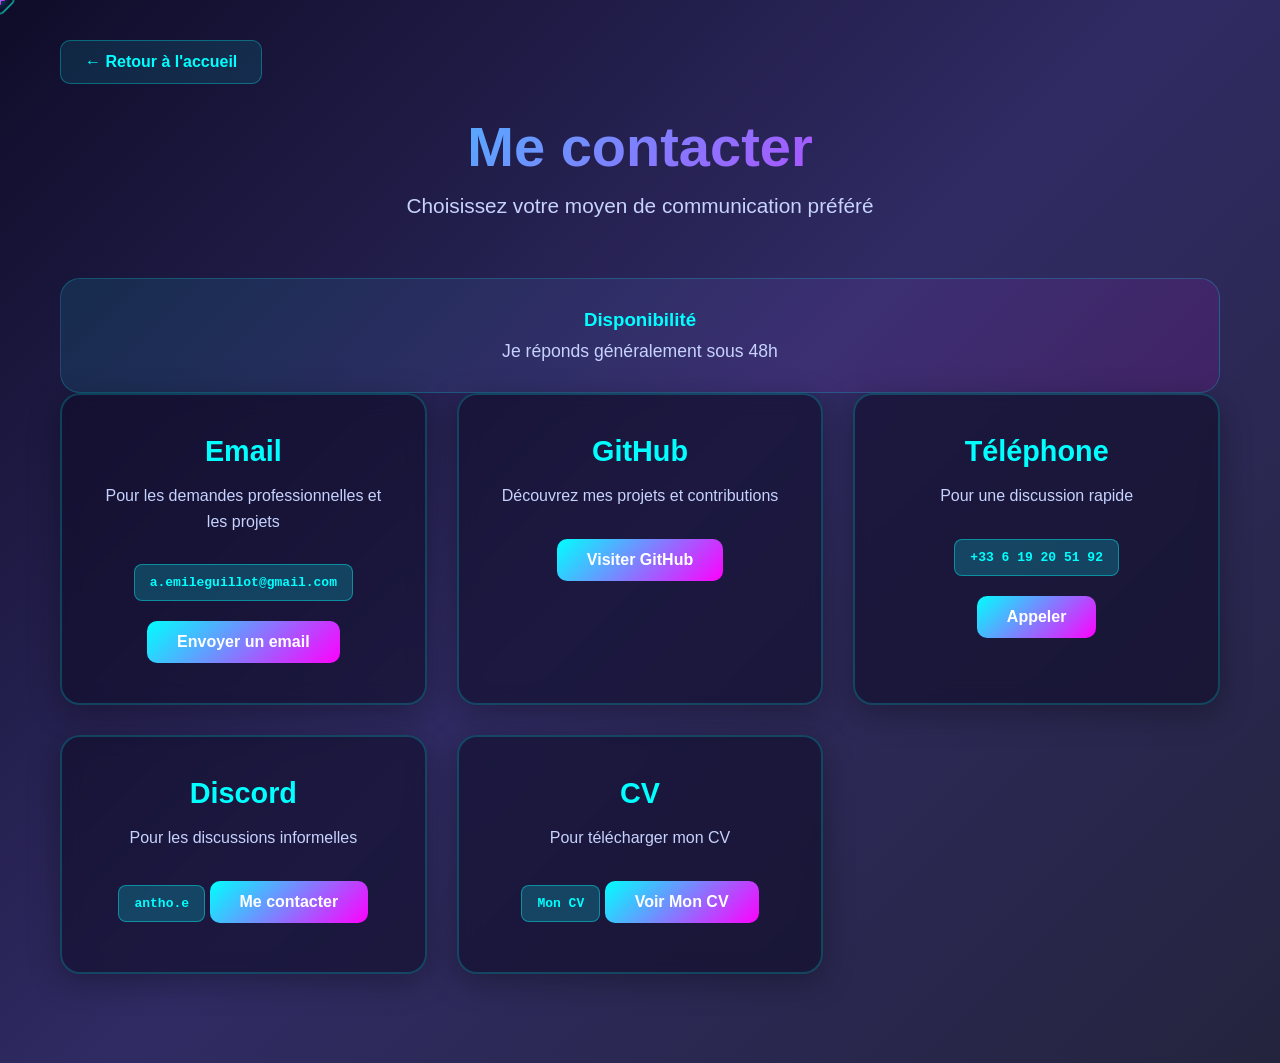
==== autresPages/contact.html @ d26a6271 "last update for a moment" ====
<!DOCTYPE html>
<html lang="fr">
<head>
    <meta charset="UTF-8">
    <meta name="viewport" content="width=device-width, initial-scale=1.0">
    <title>Contact - Anthony EMILE-GUILLOT</title>
    <link rel="stylesheet" href="../css/style.css">
</head>
<body>
    <!-- Éléments du curseur personnalisé -->
    <div class="cursor-follower"></div>
    <div class="cursor-dot"></div>

    <div class="contact-container">
        <a href="../index.html" class="back-home">← Retour à l'accueil</a>
        
        <div class="contact-header">
            <h1>Me contacter</h1>
            <p>Choisissez votre moyen de communication préféré</p>
        </div>

        <div class="availability">
            <h3>Disponibilité</h3>
            <p>Je réponds généralement sous 48h</p>
        </div>

        <div class="contact-methods">
            <div class="contact-card">
                <h3>Email</h3>
                <p>Pour les demandes professionnelles et les projets</p>
                <div class="contact-info-text">a.emileguillot@gmail.com</div>
                <a href="mailto:a.emileguillot@gmail.com" class="contact-link">Envoyer un email</a>
            </div>

            <div class="contact-card">
                <h3>GitHub</h3>
                <p>Découvrez mes projets et contributions</p>
                <a href="https://github.com/Anthony-EMILE-GUILLOT" target="_blank" class="contact-link">Visiter GitHub</a>
            </div>

            <div class="contact-card">
                <h3>Téléphone</h3>
                <p>Pour une discussion rapide</p>
                <div class="contact-info-text">+33 6 19 20 51 92</div>
                <a href="tel:+33619205192" class="contact-link">Appeler</a>
            </div>

            <div class="contact-card">
                <h3>Discord</h3>
                <p>Pour les discussions informelles</p>
                <div class="contact-info-text">antho.e</div>
                <a href="https://discord.com" target="_blank" class="contact-link">Me contacter</a>
            </div>

            <div class="contact-card">
                <h3>CV</h3>
                <p>Pour télécharger mon CV</p>
                <div class="contact-info-text">Mon CV</div>
                <a href="../image/CV Anthony Emile Guillot .pdf" class="contact-link" target="_blank">Voir Mon CV</a>

            </div>
        </div>
    </div>

    <script>
        // Éléments du curseur
        const cursorFollower = document.querySelector('.cursor-follower');
        const cursorDot = document.querySelector('.cursor-dot');

        // Position du curseur
        let mouseX = 0;
        let mouseY = 0;
        let followerX = 0;
        let followerY = 0;

        // Suivi de la souris
        document.addEventListener('mousemove', (e) => {
            mouseX = e.clientX;
            mouseY = e.clientY;
            
            // Point central suit immédiatement
            cursorDot.style.left = mouseX + 'px';
            cursorDot.style.top = mouseY + 'px';
        });

        // Animation fluide du curseur follower
        function animateCursor() {
            const speed = 0.15;
            
            followerX += (mouseX - followerX) * speed;
            followerY += (mouseY - followerY) * speed;
            
            cursorFollower.style.left = followerX + 'px';
            cursorFollower.style.top = followerY + 'px';
            
            requestAnimationFrame(animateCursor);
        }
        animateCursor();

        // Animation au clic
        document.addEventListener('mousedown', () => {
            cursorFollower.classList.add('clicked');
            cursorDot.classList.add('clicked');
        });

        document.addEventListener('mouseup', () => {
            cursorFollower.classList.remove('clicked');
            cursorDot.classList.remove('clicked');
        });

        // Animation au survol d'éléments interactifs
        const interactiveElements = document.querySelectorAll('a, button, .project-card');
        
        interactiveElements.forEach(el => {
            el.addEventListener('mouseenter', () => {
                cursorFollower.classList.add('hover');
                cursorDot.classList.add('hover');
            });
            
            el.addEventListener('mouseleave', () => {
                cursorFollower.classList.remove('hover');
                cursorDot.classList.remove('hover');
            });
        });
    </script>
</body>
</html>
---- css/style.css ----
* {
            margin: 0;
            padding: 0;
            box-sizing: border-box;
            cursor: none;
        }

        body {
            font-family: 'Segoe UI', Tahoma, Geneva, Verdana, sans-serif;
            background: linear-gradient(135deg, #0f0c29 0%, #302b63 50%, #24243e 100%);
            min-height: 100vh;
            overflow-x: hidden;
        }

        img {
            align-self: center;
            justify-self: center;
            display: block;
        }

        /* Curseur principal (carré arrondi) */
        .cursor-follower {
            position: fixed;
            width: 24px;
            height: 24px;
            border: 2px solid rgba(0, 255, 255, 0.6);
            border-radius: 6px;
            pointer-events: none;
            transition: all 0.15s ease-out;
            z-index: 9999;
            transform: translate(-50%, -50%) rotate(45deg);
            mix-blend-mode: difference;
        }

        /* Point central du curseur */
        .cursor-dot {
            position: fixed;
            width: 2px;
            height: 10px;
            background: linear-gradient(180deg, #00ffff 0%, #ff00ff 100%);
            border-radius: 1px;
            pointer-events: none;
            z-index: 10000;
            transform: translate(-50%, -50%);
            box-shadow: 0 0 8px rgba(0, 255, 255, 0.8);
        }

        .cursor-dot::after {
            content: '';
            position: absolute;
            width: 10px;
            height: 2px;
            background: linear-gradient(90deg, #00ffff 0%, #ff00ff 100%);
            border-radius: 1px;
            top: 50%;
            left: 50%;
            transform: translate(-50%, -50%);
            box-shadow: 0 0 8px rgba(0, 255, 255, 0.8);
        }

        /* Animation au clic */
        .cursor-follower.clicked {
            transform: translate(-50%, -50%) rotate(45deg) scale(0.7);
            border-color: rgba(255, 0, 255, 1);
            border-radius: 4px;
        }

        .cursor-dot.clicked {
            transform: translate(-50%, -50%) scale(1.3);
        }

        /* Animation au survol d'éléments interactifs */
        .cursor-follower.hover {
            width: 36px;
            height: 36px;
            border-color: rgba(255, 0, 255, 0.8);
            background: rgba(0, 255, 255, 0.1);
            border-radius: 8px;
        }

        .cursor-dot.hover {
            transform: translate(-50%, -50%) scale(0.7);
        }

        /* Container principal */
        .container {
            max-width: 1200px;
            margin: 0 auto;
            padding: 2rem;
            min-height: 100vh;
            display: flex;
            flex-direction: column;
            justify-content: center;
            align-items: center;
        }

        /* Section Hero */
        .hero {
            text-align: center;
            color: white;
            margin-bottom: 4rem;
        }

        .hero h1 {
            font-size: 4rem;
            font-weight: 700;
            margin-bottom: 1rem;
            text-shadow: 0 0 30px rgba(0, 255, 255, 0.5);
            animation: fadeInUp 1s ease-out;
        }

        .hero p {
            font-size: 1.5rem;
            opacity: 0.9;
            margin-bottom: 2rem;
            animation: fadeInUp 1s ease-out 0.2s backwards;
            color: #c7d2fe;
        }

        .hero .subtitle {
            font-size: 1.1rem;
            opacity: 0.8;
            animation: fadeInUp 1s ease-out 0.4s backwards;
            color: #a5b4fc;
        }

        /* Boutons CTA */
        .cta-buttons {
            display: flex;
            gap: 1.5rem;
            justify-content: center;
            margin-top: 2rem;
            animation: fadeInUp 1s ease-out 0.6s backwards;
        }

        .btn {
            padding: 1rem 2.5rem;
            border: 2px solid #00ffff;
            background: rgba(0, 255, 255, 0.1);
            color: #00ffff;
            font-size: 1.1rem;
            font-weight: 600;
            border-radius: 50px;
            backdrop-filter: blur(10px);
            transition: all 0.3s ease;
            text-decoration: none;
            display: inline-block;
        }

        .btn:hover {
            background: #00ffff;
            color: #0f0c29;
            transform: translateY(-3px);
            box-shadow: 0 10px 40px rgba(0, 255, 255, 0.5);
        }

        .btn-primary {
            background: linear-gradient(135deg, #00ffff 0%, #ff00ff 100%);
            color: white;
            border: none;
        }

        .btn-primary:hover {
            background: linear-gradient(135deg, #ff00ff 0%, #00ffff 100%);
            box-shadow: 0 10px 40px rgba(255, 0, 255, 0.5);
        }

        /* Cards de projets */
        .projects {
            display: grid;
            grid-template-columns: repeat(auto-fit, minmax(300px, 1fr));
            gap: 2rem;
            width: 100%;
            max-width: 1000px;
        }

        .project-card {
            background: rgba(15, 12, 41, 0.6);
            backdrop-filter: blur(10px);
            border-radius: 20px;
            padding: 2rem;
            border: 1px solid rgba(0, 255, 255, 0.2);
            transition: all 0.3s ease;
            animation: fadeInUp 1s ease-out backwards;
        }

        .project-card:nth-child(1) { animation-delay: 0.8s; }
        .project-card:nth-child(2) { animation-delay: 1s; }
        .project-card:nth-child(3) { animation-delay: 1.2s; }

        .project-card:hover {
            transform: translateY(-10px);
            box-shadow: 0 20px 50px rgba(255, 0, 255, 0.4);
            background: rgba(15, 12, 41, 0.8);
            border-color: #ff00ff;
        }

        .project-card h3 {
            color: #00ffff;
            font-size: 1.5rem;
            margin-bottom: 1rem;
        }

        .project-card p {
            color: rgba(199, 210, 254, 0.9);
            line-height: 1.6;
        }

        .contact-container {
            max-width: 1200px;
            margin: 0 auto;
            padding: 40px 20px;
            min-height: 100vh;
        }

        .contact-header {
            text-align: center;
            margin-bottom: 60px;
        }

        .contact-header h1 {
            font-size: 3.5rem;
            margin-bottom: 15px;
            background: linear-gradient(135deg, #00ffff 0%, #ff00ff 100%);
            -webkit-background-clip: text;
            -webkit-text-fill-color: transparent;
            background-clip: text;
        }

        .contact-header p {
            font-size: 1.3rem;
            color: #c7d2fe;
        }

        .contact-methods {
            display: grid;
            grid-template-columns: repeat(auto-fit, minmax(300px, 1fr));
            gap: 30px;
            margin-bottom: 50px;
        }

        .contact-card {
            background: rgba(15, 12, 41, 0.6);
            backdrop-filter: blur(10px);
            border-radius: 20px;
            padding: 40px;
            box-shadow: 0 8px 32px rgba(0, 0, 0, 0.3);
            border: 2px solid rgba(0, 255, 255, 0.2);
            transition: all 0.4s ease;
            text-align: center;
            position: relative;
            overflow: hidden;
        }

        .contact-card::before {
            content: '';
            position: absolute;
            top: 0;
            left: -100%;
            width: 100%;
            height: 100%;
            background: linear-gradient(90deg, transparent, rgba(0, 255, 255, 0.1), transparent);
            transition: left 0.5s ease;
        }

        .contact-card:hover::before {
            left: 100%;
        }

        .contact-card:hover {
            transform: translateY(-10px);
            border-color: #ff00ff;
            box-shadow: 0 15px 50px rgba(255, 0, 255, 0.4);
        }

        .contact-icon {
            font-size: 4rem;
            margin-bottom: 20px;
            display: block;
        }

        .contact-card h3 {
            font-size: 1.8rem;
            margin-bottom: 15px;
            color: #00ffff;
        }

        .contact-card p {
            color: #c7d2fe;
            margin-bottom: 20px;
            line-height: 1.6;
        }

        .contact-link {
            display: inline-block;
            padding: 12px 30px;
            background: linear-gradient(135deg, #00ffff 0%, #ff00ff 100%);
            color: white;
            text-decoration: none;
            border-radius: 10px;
            font-weight: 600;
            transition: all 0.3s ease;
            margin-top: 10px;
        }

        .contact-link:hover {
            transform: scale(1.05);
            box-shadow: 0 5px 25px rgba(255, 0, 255, 0.6);
        }

        .contact-info-text {
            font-family: monospace;
            background: rgba(0, 255, 255, 0.2);
            padding: 10px 15px;
            border-radius: 8px;
            display: inline-block;
            margin: 10px 0;
            color: #00ffff;
            font-weight: 600;
            border: 1px solid rgba(0, 255, 255, 0.4);
        }

        .back-home {
            display: inline-block;
            margin-bottom: 30px;
            padding: 12px 24px;
            background: rgba(0, 255, 255, 0.1);
            border-radius: 10px;
            text-decoration: none;
            color: #00ffff;
            font-weight: 600;
            transition: all 0.3s ease;
            border: 1px solid rgba(0, 255, 255, 0.3);
        }

        .back-home:hover {
            background: rgba(0, 255, 255, 0.2);
            transform: translateX(-5px);
            box-shadow: 0 5px 20px rgba(0, 255, 255, 0.3);
        }

        .availability {
            text-align: center;
            margin-top: 50px;
            padding: 30px;
            background: linear-gradient(135deg, rgba(0, 255, 255, 0.1) 0%, rgba(255, 0, 255, 0.1) 100%);
            border-radius: 20px;
            border: 1px solid rgba(0, 255, 255, 0.2);
        }

        .availability h3 {
            color: #00ffff;
            margin-bottom: 10px;
        }

        .availability p {
            color: #c7d2fe;
            font-size: 1.1rem;
        }

        .status-badge {
            display: inline-block;
            padding: 8px 20px;
            background: linear-gradient(135deg, #00ff88 0%, #00ffff 100%);
            color: #0f0c29;
            border-radius: 20px;
            font-weight: 600;
            margin-top: 10px;
        }

        .stages-container {
            max-width: 1200px;
            margin: 0 auto;
            padding: 40px 20px;
            min-height: 100vh;
        }

        .stages-header {
            text-align: center;
            margin-bottom: 60px;
        }

        .stages-header h1 {
            font-size: 3.5rem;
            margin-bottom: 15px;
            background: linear-gradient(135deg, #00ffff 0%, #ff00ff 100%);
            -webkit-background-clip: text;
            -webkit-text-fill-color: transparent;
            background-clip: text;
        }

        .stages-header p {
            font-size: 1.3rem;
            color: #c7d2fe;
        }

        .timeline {
            position: relative;
            padding: 20px 0;
        }

        .timeline::before {
            content: '';
            position: absolute;
            left: 50%;
            transform: translateX(-50%);
            width: 4px;
            height: 100%;
            background: linear-gradient(180deg, #00ffff 0%, #ff00ff 100%);
            border-radius: 2px;
        }

        .stage-item {
            display: flex;
            margin-bottom: 50px;
            position: relative;
        }

        .stage-item:nth-child(odd) {
            flex-direction: row;
        }

        .stage-item:nth-child(even) {
            flex-direction: row-reverse;
        }

        .stage-content {
            width: 45%;
            background: rgba(15, 12, 41, 0.6);
            backdrop-filter: blur(10px);
            border-radius: 20px;
            padding: 30px;
            box-shadow: 0 8px 32px rgba(0, 0, 0, 0.3);
            border: 2px solid rgba(0, 255, 255, 0.2);
            transition: all 0.4s ease;
            position: relative;
        }

        .stage-item:nth-child(odd) .stage-content {
            margin-right: auto;
        }

        .stage-item:nth-child(even) .stage-content {
            margin-left: auto;
        }

        .stage-content:hover {
            transform: translateY(-5px);
            border-color: #ff00ff;
            box-shadow: 0 15px 50px rgba(255, 0, 255, 0.4);
        }

        .stage-dot {
            position: absolute;
            left: 50%;
            transform: translateX(-50%);
            width: 20px;
            height: 20px;
            background: linear-gradient(135deg, #00ffff 0%, #ff00ff 100%);
            border: 4px solid #0f0c29;
            border-radius: 50%;
            box-shadow: 0 0 20px rgba(0, 255, 255, 0.6);
            z-index: 2;
        }

        .stage-date {
            display: inline-block;
            background: linear-gradient(135deg, #00ffff 0%, #ff00ff 100%);
            color: white;
            padding: 8px 20px;
            border-radius: 20px;
            font-weight: 600;
            font-size: 0.9rem;
            margin-bottom: 15px;
        }

        .stage-content h3 {
            font-size: 1.8rem;
            margin-bottom: 10px;
            color: #00ffff;
        }

        .stage-company {
            font-size: 1.2rem;
            color: #ff00ff;
            font-weight: 600;
            margin-bottom: 15px;
        }

        .stage-description {
            color: #c7d2fe;
            line-height: 1.8;
            margin-bottom: 20px;
        }

        .stage-tasks {
            list-style: none;
            padding: 0;
            margin: 20px 0;
        }

        .stage-tasks li {
            padding: 8px 0 8px 25px;
            position: relative;
            color: #c7d2fe;
        }

        .stage-tasks li::before {
            content: '▸';
            position: absolute;
            left: 0;
            color: #00ffff;
            font-weight: bold;
        }

        .stage-skills {
            display: flex;
            flex-wrap: wrap;
            gap: 10px;
            margin-top: 20px;
        }

        .skill-tag {
            background: rgba(0, 255, 255, 0.2);
            color: #00ffff;
            padding: 6px 15px;
            border-radius: 15px;
            font-size: 0.9rem;
            font-weight: 600;
            border: 1px solid rgba(0, 255, 255, 0.4);
        }

        .no-stage {
            text-align: center;
            padding: 60px 20px;
            background: rgba(15, 12, 41, 0.6);
            backdrop-filter: blur(10px);
            border-radius: 20px;
            border: 2px dashed rgba(0, 255, 255, 0.3);
        }

        .no-stage h3 {
            font-size: 1.5rem;
            color: #00ffff;
            margin-bottom: 10px;
        }

        .no-stage p {
            color: #c7d2fe;
        }

        .projets-container {
            max-width: 1400px;
            margin: 0 auto;
            padding: 40px 20px;
            min-height: 100vh;
        }

        .projets-header {
            text-align: center;
            margin-bottom: 60px;
        }

        .projets-header h1 {
            font-size: 3.5rem;
            margin-bottom: 15px;
            background: linear-gradient(135deg, #00ffff 0%, #ff00ff 100%);
            -webkit-background-clip: text;
            -webkit-text-fill-color: transparent;
            background-clip: text;
        }

        .projets-header p {
            font-size: 1.3rem;
            color: #c7d2fe;
        }

        .projets-grid {
            display: grid;
            grid-template-columns: repeat(auto-fill, minmax(350px, 1fr));
            gap: 30px;
            margin-bottom: 50px;
        }

        .projet-card {
            background: rgba(15, 12, 41, 0.6);
            backdrop-filter: blur(10px);
            border-radius: 20px;
            overflow: hidden;
            border: 2px solid rgba(0, 255, 255, 0.2);
            transition: all 0.4s ease;
            display: flex;
            flex-direction: column;
            opacity: 0;
            transform: translateY(30px);
            animation: fadeInUp 0.6s ease forwards;
        }

        .projet-card:nth-child(1) { animation-delay: 0.1s; }
        .projet-card:nth-child(2) { animation-delay: 0.2s; }
        .projet-card:nth-child(3) { animation-delay: 0.3s; }
        .projet-card:nth-child(4) { animation-delay: 0.4s; }
        .projet-card:nth-child(5) { animation-delay: 0.5s; }
        .projet-card:nth-child(6) { animation-delay: 0.6s; }

        .projet-card:hover {
            transform: translateY(-10px);
            border-color: #ff00ff;
            box-shadow: 0 20px 60px rgba(255, 0, 255, 0.4);
            background: rgba(15, 12, 41, 0.8);
        }

        .projet-image {
            width: 100%;
            height: 200px;
            background: linear-gradient(135deg, #00ffff 0%, #ff00ff 100%);
            display: flex;
            align-items: center;
            justify-content: center;
            font-size: 4rem;
            position: relative;
            overflow: hidden;
        }

        .projet-image::after {
            content: '';
            position: absolute;
            top: 0;
            left: -100%;
            width: 100%;
            height: 100%;
            background: linear-gradient(90deg, transparent, rgba(255, 255, 255, 0.3), transparent);
            transition: left 0.5s ease;
        }

        .projet-card:hover .projet-image::after {
            left: 100%;
        }

        .projet-content {
            padding: 25px;
            flex-grow: 1;
            display: flex;
            flex-direction: column;
        }

        .projet-title {
            font-size: 1.6rem;
            color: #00ffff;
            margin-bottom: 10px;
            font-weight: 700;
        }

        .projet-category {
            display: inline-block;
            padding: 5px 15px;
            background: rgba(255, 0, 255, 0.2);
            color: #ff00ff;
            border-radius: 15px;
            font-size: 0.85rem;
            font-weight: 600;
            margin-bottom: 15px;
            border: 1px solid rgba(255, 0, 255, 0.4);
        }

        .projet-description {
            color: #c7d2fe;
            line-height: 1.7;
            margin-bottom: 20px;
            flex-grow: 1;
        }

        .projet-technologies {
            display: flex;
            flex-wrap: wrap;
            gap: 8px;
            margin-bottom: 20px;
        }

        .tech-tag {
            padding: 5px 12px;
            background: rgba(0, 255, 255, 0.2);
            color: #00ffff;
            border-radius: 12px;
            font-size: 0.8rem;
            font-weight: 600;
            border: 1px solid rgba(0, 255, 255, 0.4);
        }

        .projet-links {
            display: flex;
            gap: 10px;
        }

        .projet-link {
            flex: 1;
            padding: 10px;
            text-align: center;
            background: linear-gradient(135deg, #00ffff 0%, #ff00ff 100%);
            color: white;
            text-decoration: none;
            border-radius: 10px;
            font-weight: 600;
            transition: all 0.3s ease;
            font-size: 0.9rem;
        }

        .projet-link:hover {
            transform: translateY(-2px);
            box-shadow: 0 5px 20px rgba(255, 0, 255, 0.5);
        }

        .projet-link.secondary {
            background: rgba(0, 255, 255, 0.2);
            border: 2px solid rgba(0, 255, 255, 0.4);
            color: #00ffff;
        }

        .projet-link.secondary:hover {
            background: rgba(0, 255, 255, 0.3);
        }

        @keyframes fadeInUp {
            to {
                opacity: 1;
                transform: translateY(0);
            }
        }

        @media (max-width: 768px) {
            .projets-grid {
                grid-template-columns: 1fr;
            }

            .projets-header h1 {
                font-size: 2.5rem;
            }
        }

        @media (max-width: 768px) {
            .timeline::before {
                left: 20px;
            }

            .stage-item,
            .stage-item:nth-child(even) {
                flex-direction: row;
            }

            .stage-content,
            .stage-item:nth-child(odd) .stage-content,
            .stage-item:nth-child(even) .stage-content {
                width: calc(100% - 60px);
                margin-left: 60px;
            }

            .stage-dot {
                left: 20px;
            }
        }

        @keyframes fadeInUp {
            from {
                opacity: 0;
                transform: translateY(30px);
            }
            to {
                opacity: 1;
                transform: translateY(0);
            }
        }
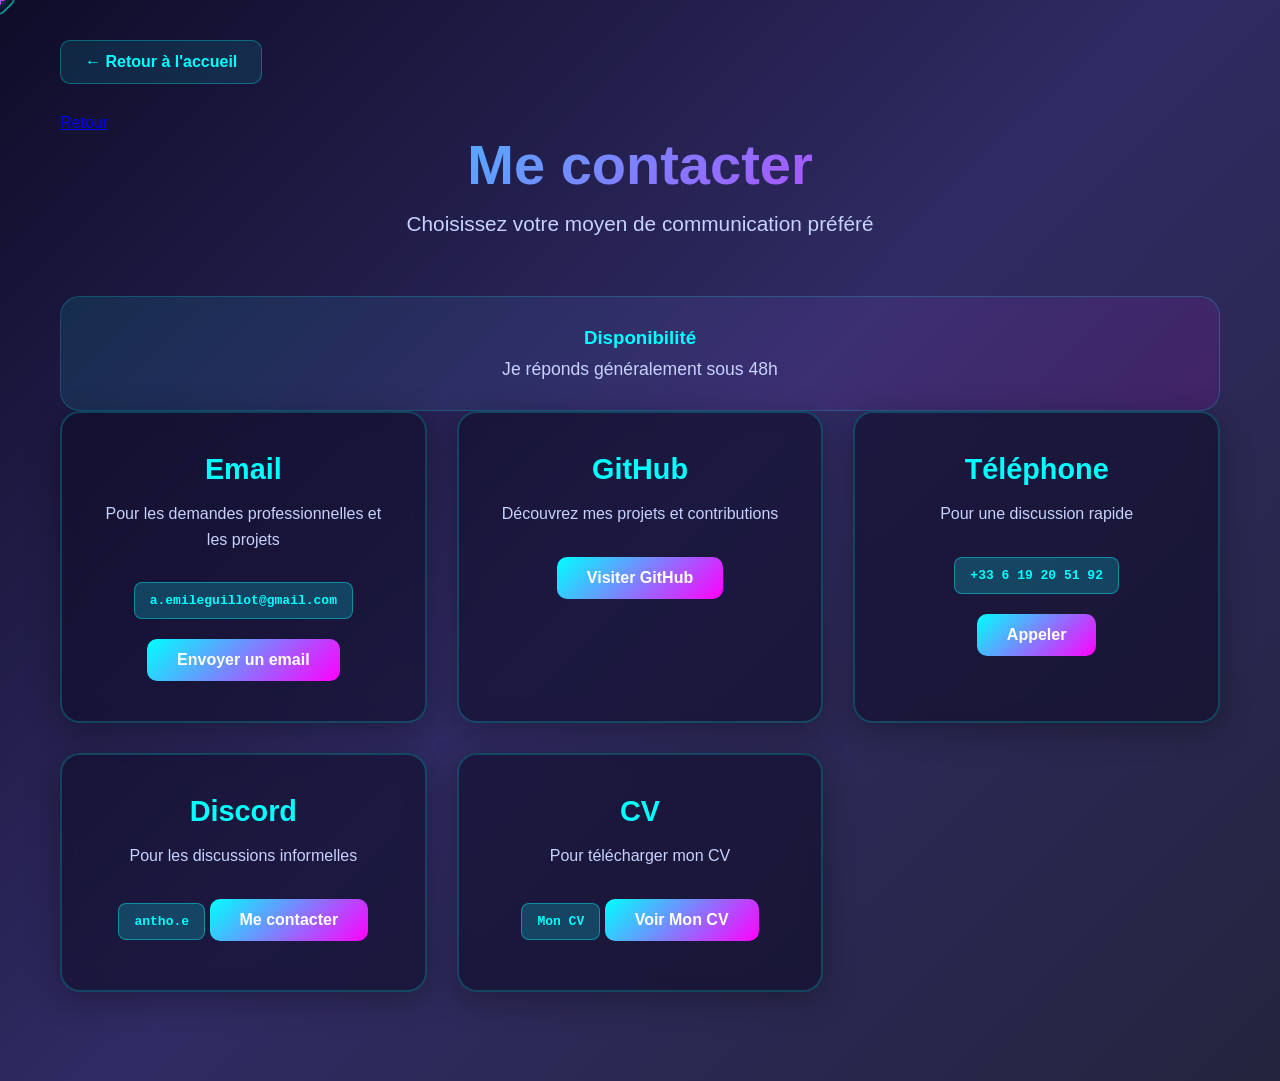
==== commit cbd9152e: "add back button" ====
--- a/autresPages/contact.html
+++ b/autresPages/contact.html
@@ -13,6 +13,8 @@
 
     <div class="contact-container">
         <a href="../index.html" class="back-home">← Retour à l'accueil</a>
+
+        <div class="Retour"><A href="javascript:history.back()">Retour</A></div>
         
         <div class="contact-header">
             <h1>Me contacter</h1>
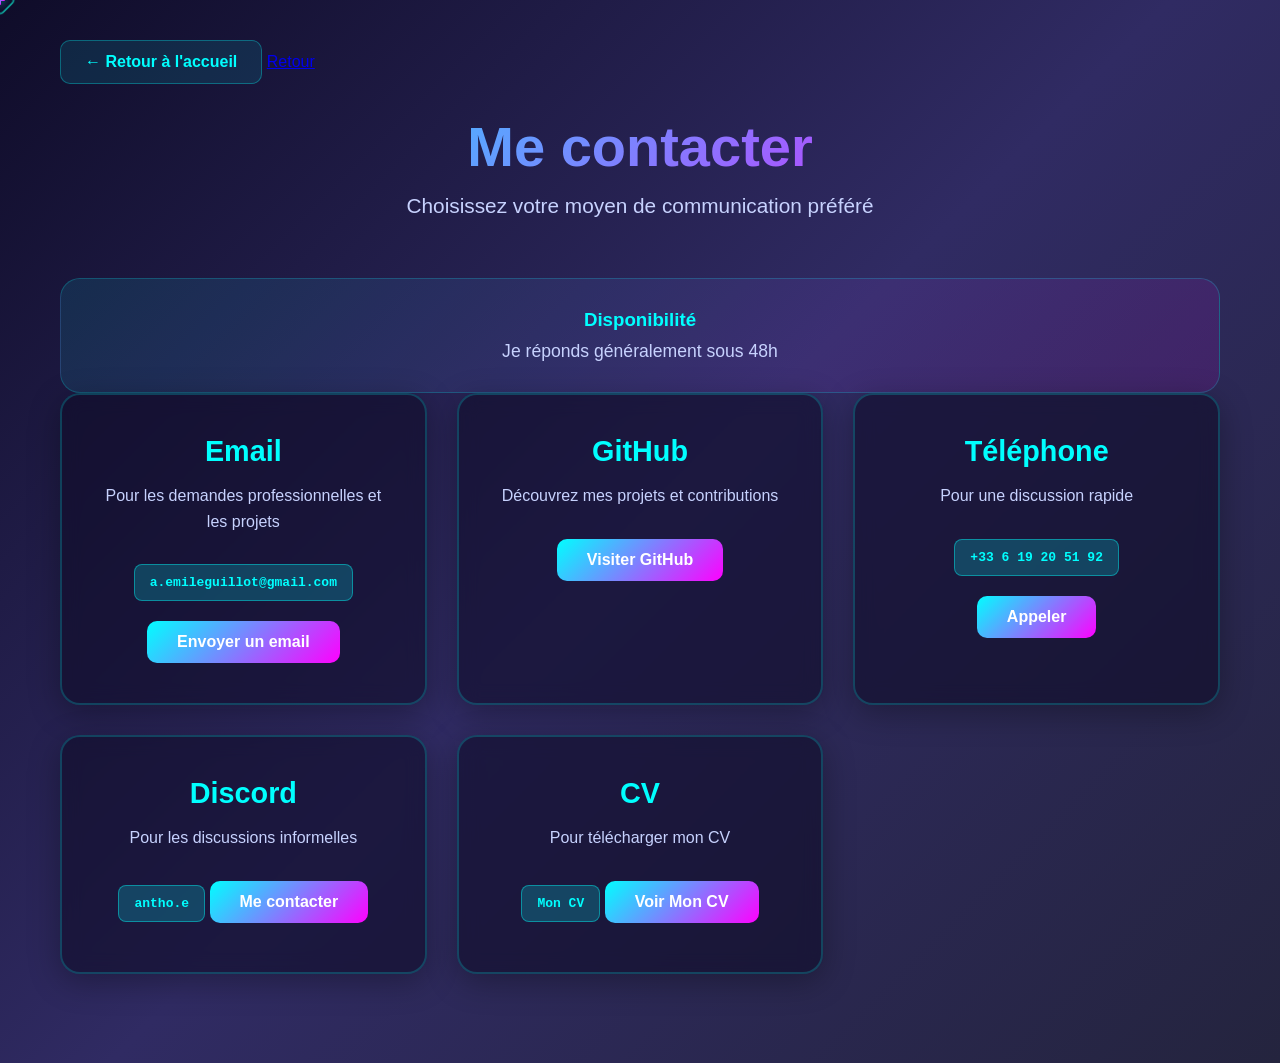
==== commit 717b2606: "add and modify back button" ====
--- a/autresPages/contact.html
+++ b/autresPages/contact.html
@@ -14,7 +14,7 @@
     <div class="contact-container">
         <a href="../index.html" class="back-home">← Retour à l'accueil</a>
 
-        <div class="Retour"><A href="javascript:history.back()">Retour</A></div>
+        <A href="javascript:history.back()">Retour</A>
         
         <div class="contact-header">
             <h1>Me contacter</h1>
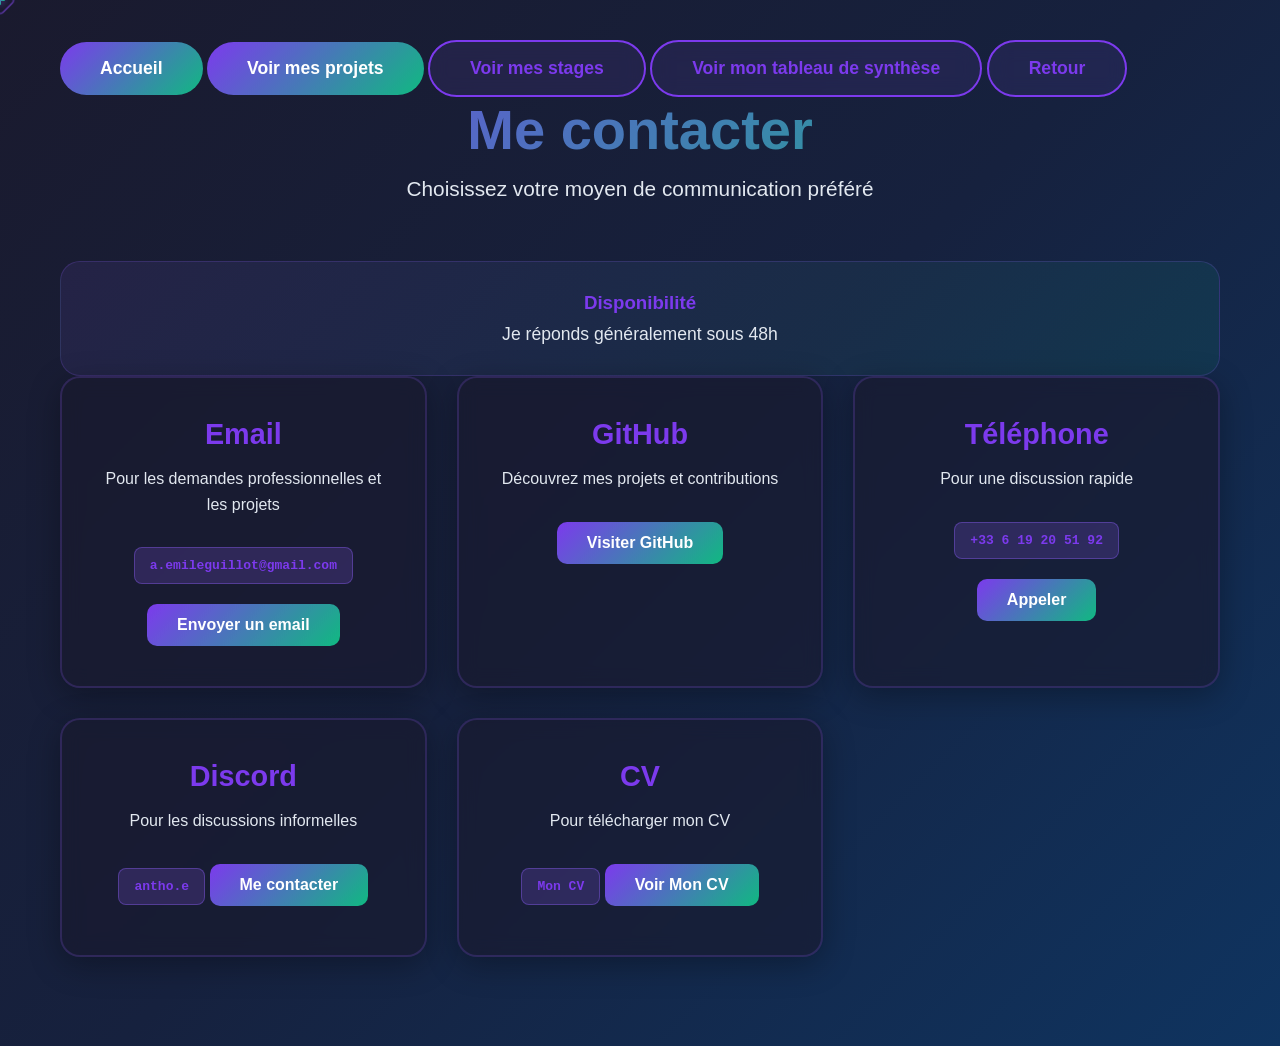
==== commit 5940f688: "modify nav bar and button" ====
--- a/autresPages/contact.html
+++ b/autresPages/contact.html
@@ -12,9 +12,11 @@
     <div class="cursor-dot"></div>
 
     <div class="contact-container">
-        <a href="../index.html" class="back-home">← Retour à l'accueil</a>
-
-        <A href="javascript:history.back()">Retour</A>
+        <a href="../index.html" class="btn btn-primary">Accueil</a>
+        <a href="../autresPages/pageProjets.html" class="btn btn-primary">Voir mes projets</a>
+        <a href="../autresPages/pageStages.html" class="btn">Voir mes stages</a>
+        <a href="../autresPages/tableauDeSynthese.html" class="btn">Voir mon tableau de synthèse</a>
+        <a href="javascript:history.back()" class="btn">Retour</a>
         
         <div class="contact-header">
             <h1>Me contacter</h1>
--- a/css/style.css
+++ b/css/style.css
@@ -7,7 +7,7 @@
 
         body {
             font-family: 'Segoe UI', Tahoma, Geneva, Verdana, sans-serif;
-            background: linear-gradient(135deg, #0f0c29 0%, #302b63 50%, #24243e 100%);
+            background: linear-gradient(135deg, #1a1a2e 0%, #16213e 50%, #0f3460 100%);
             min-height: 100vh;
             overflow-x: hidden;
         }
@@ -23,7 +23,7 @@
             position: fixed;
             width: 24px;
             height: 24px;
-            border: 2px solid rgba(0, 255, 255, 0.6);
+            border: 2px solid rgba(139, 92, 246, 0.6);
             border-radius: 6px;
             pointer-events: none;
             transition: all 0.15s ease-out;
@@ -37,12 +37,12 @@
             position: fixed;
             width: 2px;
             height: 10px;
-            background: linear-gradient(180deg, #00ffff 0%, #ff00ff 100%);
+            background: linear-gradient(180deg, #7c3aed 0%, #10b981 100%);
             border-radius: 1px;
             pointer-events: none;
             z-index: 10000;
             transform: translate(-50%, -50%);
-            box-shadow: 0 0 8px rgba(0, 255, 255, 0.8);
+            box-shadow: 0 0 8px rgba(139, 92, 246, 0.8);
         }
 
         .cursor-dot::after {
@@ -50,18 +50,18 @@
             position: absolute;
             width: 10px;
             height: 2px;
-            background: linear-gradient(90deg, #00ffff 0%, #ff00ff 100%);
+            background: linear-gradient(90deg, #7c3aed 0%, #10b981 100%);
             border-radius: 1px;
             top: 50%;
             left: 50%;
             transform: translate(-50%, -50%);
-            box-shadow: 0 0 8px rgba(0, 255, 255, 0.8);
+            box-shadow: 0 0 8px rgba(139, 92, 246, 0.8);
         }
 
         /* Animation au clic */
         .cursor-follower.clicked {
             transform: translate(-50%, -50%) rotate(45deg) scale(0.7);
-            border-color: rgba(255, 0, 255, 1);
+            border-color: rgba(16, 185, 129, 1);
             border-radius: 4px;
         }
 
@@ -73,8 +73,8 @@
         .cursor-follower.hover {
             width: 36px;
             height: 36px;
-            border-color: rgba(255, 0, 255, 0.8);
-            background: rgba(0, 255, 255, 0.1);
+            border-color: rgba(16, 185, 129, 0.8);
+            background: rgba(139, 92, 246, 0.1);
             border-radius: 8px;
         }
 
@@ -105,7 +105,7 @@
             font-size: 4rem;
             font-weight: 700;
             margin-bottom: 1rem;
-            text-shadow: 0 0 30px rgba(0, 255, 255, 0.5);
+            text-shadow: 0 0 30px rgba(139, 92, 246, 0.5);
             animation: fadeInUp 1s ease-out;
         }
 
@@ -114,14 +114,14 @@
             opacity: 0.9;
             margin-bottom: 2rem;
             animation: fadeInUp 1s ease-out 0.2s backwards;
-            color: #c7d2fe;
+            color: #e2e8f0;
         }
 
         .hero .subtitle {
             font-size: 1.1rem;
             opacity: 0.8;
             animation: fadeInUp 1s ease-out 0.4s backwards;
-            color: #a5b4fc;
+            color: #cbd5e1;
         }
 
         /* Boutons CTA */
@@ -135,9 +135,9 @@
 
         .btn {
             padding: 1rem 2.5rem;
-            border: 2px solid #00ffff;
-            background: rgba(0, 255, 255, 0.1);
-            color: #00ffff;
+            border: 2px solid #7c3aed;
+            background: rgba(139, 92, 246, 0.1);
+            color: #7c3aed;
             font-size: 1.1rem;
             font-weight: 600;
             border-radius: 50px;
@@ -148,21 +148,21 @@
         }
 
         .btn:hover {
-            background: #00ffff;
-            color: #0f0c29;
+            background: #7c3aed;
+            color: #1a1a2e;
             transform: translateY(-3px);
-            box-shadow: 0 10px 40px rgba(0, 255, 255, 0.5);
+            box-shadow: 0 10px 40px rgba(139, 92, 246, 0.5);
         }
 
         .btn-primary {
-            background: linear-gradient(135deg, #00ffff 0%, #ff00ff 100%);
+            background: linear-gradient(135deg, #7c3aed 0%, #10b981 100%);
             color: white;
             border: none;
         }
 
         .btn-primary:hover {
-            background: linear-gradient(135deg, #ff00ff 0%, #00ffff 100%);
-            box-shadow: 0 10px 40px rgba(255, 0, 255, 0.5);
+            background: linear-gradient(135deg, #10b981 0%, #7c3aed 100%);
+            box-shadow: 0 10px 40px rgba(16, 185, 129, 0.5);
         }
 
         /* Cards de projets */
@@ -175,11 +175,11 @@
         }
 
         .project-card {
-            background: rgba(15, 12, 41, 0.6);
+            background: rgba(26, 26, 46, 0.6);
             backdrop-filter: blur(10px);
             border-radius: 20px;
             padding: 2rem;
-            border: 1px solid rgba(0, 255, 255, 0.2);
+            border: 1px solid rgba(139, 92, 246, 0.2);
             transition: all 0.3s ease;
             animation: fadeInUp 1s ease-out backwards;
         }
@@ -190,19 +190,19 @@
 
         .project-card:hover {
             transform: translateY(-10px);
-            box-shadow: 0 20px 50px rgba(255, 0, 255, 0.4);
-            background: rgba(15, 12, 41, 0.8);
-            border-color: #ff00ff;
+            box-shadow: 0 20px 50px rgba(16, 185, 129, 0.4);
+            background: rgba(26, 26, 46, 0.8);
+            border-color: #10b981;
         }
 
         .project-card h3 {
-            color: #00ffff;
+            color: #7c3aed;
             font-size: 1.5rem;
             margin-bottom: 1rem;
         }
 
         .project-card p {
-            color: rgba(199, 210, 254, 0.9);
+            color: rgba(226, 232, 240, 0.9);
             line-height: 1.6;
         }
 
@@ -221,7 +221,7 @@
         .contact-header h1 {
             font-size: 3.5rem;
             margin-bottom: 15px;
-            background: linear-gradient(135deg, #00ffff 0%, #ff00ff 100%);
+            background: linear-gradient(135deg, #7c3aed 0%, #10b981 100%);
             -webkit-background-clip: text;
             -webkit-text-fill-color: transparent;
             background-clip: text;
@@ -229,7 +229,7 @@
 
         .contact-header p {
             font-size: 1.3rem;
-            color: #c7d2fe;
+            color: #e2e8f0;
         }
 
         .contact-methods {
@@ -240,12 +240,12 @@
         }
 
         .contact-card {
-            background: rgba(15, 12, 41, 0.6);
+            background: rgba(26, 26, 46, 0.6);
             backdrop-filter: blur(10px);
             border-radius: 20px;
             padding: 40px;
             box-shadow: 0 8px 32px rgba(0, 0, 0, 0.3);
-            border: 2px solid rgba(0, 255, 255, 0.2);
+            border: 2px solid rgba(139, 92, 246, 0.2);
             transition: all 0.4s ease;
             text-align: center;
             position: relative;
@@ -269,8 +269,8 @@
 
         .contact-card:hover {
             transform: translateY(-10px);
-            border-color: #ff00ff;
-            box-shadow: 0 15px 50px rgba(255, 0, 255, 0.4);
+            border-color: #10b981;
+            box-shadow: 0 15px 50px rgba(16, 185, 129, 0.4);
         }
 
         .contact-icon {
@@ -282,11 +282,11 @@
         .contact-card h3 {
             font-size: 1.8rem;
             margin-bottom: 15px;
-            color: #00ffff;
+            color: #7c3aed;
         }
 
         .contact-card p {
-            color: #c7d2fe;
+            color: #e2e8f0;
             margin-bottom: 20px;
             line-height: 1.6;
         }
@@ -294,7 +294,7 @@
         .contact-link {
             display: inline-block;
             padding: 12px 30px;
-            background: linear-gradient(135deg, #00ffff 0%, #ff00ff 100%);
+            background: linear-gradient(135deg, #7c3aed 0%, #10b981 100%);
             color: white;
             text-decoration: none;
             border-radius: 10px;
@@ -305,64 +305,64 @@
 
         .contact-link:hover {
             transform: scale(1.05);
-            box-shadow: 0 5px 25px rgba(255, 0, 255, 0.6);
+            box-shadow: 0 5px 25px rgba(16, 185, 129, 0.6);
         }
 
         .contact-info-text {
             font-family: monospace;
-            background: rgba(0, 255, 255, 0.2);
+            background: rgba(139, 92, 246, 0.2);
             padding: 10px 15px;
             border-radius: 8px;
             display: inline-block;
             margin: 10px 0;
-            color: #00ffff;
-            font-weight: 600;
-            border: 1px solid rgba(0, 255, 255, 0.4);
+            color: #7c3aed;
+            font-weight: 600;
+            border: 1px solid rgba(139, 92, 246, 0.4);
         }
 
         .back-home {
             display: inline-block;
             margin-bottom: 30px;
             padding: 12px 24px;
-            background: rgba(0, 255, 255, 0.1);
+            background: rgba(139, 92, 246, 0.1);
             border-radius: 10px;
             text-decoration: none;
-            color: #00ffff;
+            color: #7c3aed;
             font-weight: 600;
             transition: all 0.3s ease;
-            border: 1px solid rgba(0, 255, 255, 0.3);
+            border: 1px solid rgba(139, 92, 246, 0.3);
         }
 
         .back-home:hover {
-            background: rgba(0, 255, 255, 0.2);
+            background: rgba(139, 92, 246, 0.2);
             transform: translateX(-5px);
-            box-shadow: 0 5px 20px rgba(0, 255, 255, 0.3);
+            box-shadow: 0 5px 20px rgba(139, 92, 246, 0.3);
         }
 
         .availability {
             text-align: center;
             margin-top: 50px;
             padding: 30px;
-            background: linear-gradient(135deg, rgba(0, 255, 255, 0.1) 0%, rgba(255, 0, 255, 0.1) 100%);
+            background: linear-gradient(135deg, rgba(139, 92, 246, 0.1) 0%, rgba(16, 185, 129, 0.1) 100%);
             border-radius: 20px;
-            border: 1px solid rgba(0, 255, 255, 0.2);
+            border: 1px solid rgba(139, 92, 246, 0.2);
         }
 
         .availability h3 {
-            color: #00ffff;
+            color: #7c3aed;
             margin-bottom: 10px;
         }
 
         .availability p {
-            color: #c7d2fe;
+            color: #e2e8f0;
             font-size: 1.1rem;
         }
 
         .status-badge {
             display: inline-block;
             padding: 8px 20px;
-            background: linear-gradient(135deg, #00ff88 0%, #00ffff 100%);
-            color: #0f0c29;
+            background: linear-gradient(135deg, #059669 0%, #7c3aed 100%);
+            color: #1a1a2e;
             border-radius: 20px;
             font-weight: 600;
             margin-top: 10px;
@@ -383,7 +383,7 @@
         .stages-header h1 {
             font-size: 3.5rem;
             margin-bottom: 15px;
-            background: linear-gradient(135deg, #00ffff 0%, #ff00ff 100%);
+            background: linear-gradient(135deg, #7c3aed 0%, #10b981 100%);
             -webkit-background-clip: text;
             -webkit-text-fill-color: transparent;
             background-clip: text;
@@ -391,7 +391,7 @@
 
         .stages-header p {
             font-size: 1.3rem;
-            color: #c7d2fe;
+            color: #e2e8f0;
         }
 
         .timeline {
@@ -406,7 +406,7 @@
             transform: translateX(-50%);
             width: 4px;
             height: 100%;
-            background: linear-gradient(180deg, #00ffff 0%, #ff00ff 100%);
+            background: linear-gradient(180deg, #7c3aed 0%, #10b981 100%);
             border-radius: 2px;
         }
 
@@ -426,12 +426,12 @@
 
         .stage-content {
             width: 45%;
-            background: rgba(15, 12, 41, 0.6);
+            background: rgba(26, 26, 46, 0.6);
             backdrop-filter: blur(10px);
             border-radius: 20px;
             padding: 30px;
             box-shadow: 0 8px 32px rgba(0, 0, 0, 0.3);
-            border: 2px solid rgba(0, 255, 255, 0.2);
+            border: 2px solid rgba(139, 92, 246, 0.2);
             transition: all 0.4s ease;
             position: relative;
         }
@@ -446,8 +446,8 @@
 
         .stage-content:hover {
             transform: translateY(-5px);
-            border-color: #ff00ff;
-            box-shadow: 0 15px 50px rgba(255, 0, 255, 0.4);
+            border-color: #10b981;
+            box-shadow: 0 15px 50px rgba(16, 185, 129, 0.4);
         }
 
         .stage-dot {
@@ -456,16 +456,16 @@
             transform: translateX(-50%);
             width: 20px;
             height: 20px;
-            background: linear-gradient(135deg, #00ffff 0%, #ff00ff 100%);
-            border: 4px solid #0f0c29;
+            background: linear-gradient(135deg, #7c3aed 0%, #10b981 100%);
+            border: 4px solid #1a1a2e;
             border-radius: 50%;
-            box-shadow: 0 0 20px rgba(0, 255, 255, 0.6);
+            box-shadow: 0 0 20px rgba(139, 92, 246, 0.6);
             z-index: 2;
         }
 
         .stage-date {
             display: inline-block;
-            background: linear-gradient(135deg, #00ffff 0%, #ff00ff 100%);
+            background: linear-gradient(135deg, #7c3aed 0%, #10b981 100%);
             color: white;
             padding: 8px 20px;
             border-radius: 20px;
@@ -477,18 +477,18 @@
         .stage-content h3 {
             font-size: 1.8rem;
             margin-bottom: 10px;
-            color: #00ffff;
+            color: #7c3aed;
         }
 
         .stage-company {
             font-size: 1.2rem;
-            color: #ff00ff;
+            color: #10b981;
             font-weight: 600;
             margin-bottom: 15px;
         }
 
         .stage-description {
-            color: #c7d2fe;
+            color: #e2e8f0;
             line-height: 1.8;
             margin-bottom: 20px;
         }
@@ -502,14 +502,14 @@
         .stage-tasks li {
             padding: 8px 0 8px 25px;
             position: relative;
-            color: #c7d2fe;
+            color: #e2e8f0;
         }
 
         .stage-tasks li::before {
             content: '▸';
             position: absolute;
             left: 0;
-            color: #00ffff;
+            color: #7c3aed;
             font-weight: bold;
         }
 
@@ -521,32 +521,32 @@
         }
 
         .skill-tag {
-            background: rgba(0, 255, 255, 0.2);
-            color: #00ffff;
+            background: rgba(139, 92, 246, 0.2);
+            color: #7c3aed;
             padding: 6px 15px;
             border-radius: 15px;
             font-size: 0.9rem;
             font-weight: 600;
-            border: 1px solid rgba(0, 255, 255, 0.4);
+            border: 1px solid rgba(139, 92, 246, 0.4);
         }
 
         .no-stage {
             text-align: center;
             padding: 60px 20px;
-            background: rgba(15, 12, 41, 0.6);
+            background: rgba(26, 26, 46, 0.6);
             backdrop-filter: blur(10px);
             border-radius: 20px;
-            border: 2px dashed rgba(0, 255, 255, 0.3);
+            border: 2px dashed rgba(139, 92, 246, 0.3);
         }
 
         .no-stage h3 {
             font-size: 1.5rem;
-            color: #00ffff;
+            color: #7c3aed;
             margin-bottom: 10px;
         }
 
         .no-stage p {
-            color: #c7d2fe;
+            color: #e2e8f0;
         }
 
         .projets-container {
@@ -564,7 +564,7 @@
         .projets-header h1 {
             font-size: 3.5rem;
             margin-bottom: 15px;
-            background: linear-gradient(135deg, #00ffff 0%, #ff00ff 100%);
+            background: linear-gradient(135deg, #7c3aed 0%, #10b981 100%);
             -webkit-background-clip: text;
             -webkit-text-fill-color: transparent;
             background-clip: text;
@@ -572,7 +572,7 @@
 
         .projets-header p {
             font-size: 1.3rem;
-            color: #c7d2fe;
+            color: #e2e8f0;
         }
 
         .projets-grid {
@@ -583,11 +583,11 @@
         }
 
         .projet-card {
-            background: rgba(15, 12, 41, 0.6);
+            background: rgba(26, 26, 46, 0.6);
             backdrop-filter: blur(10px);
             border-radius: 20px;
             overflow: hidden;
-            border: 2px solid rgba(0, 255, 255, 0.2);
+            border: 2px solid rgba(139, 92, 246, 0.2);
             transition: all 0.4s ease;
             display: flex;
             flex-direction: column;
@@ -605,15 +605,15 @@
 
         .projet-card:hover {
             transform: translateY(-10px);
-            border-color: #ff00ff;
-            box-shadow: 0 20px 60px rgba(255, 0, 255, 0.4);
-            background: rgba(15, 12, 41, 0.8);
+            border-color: #10b981;
+            box-shadow: 0 20px 60px rgba(16, 185, 129, 0.4);
+            background: rgba(26, 26, 46, 0.8);
         }
 
         .projet-image {
             width: 100%;
             height: 200px;
-            background: linear-gradient(135deg, #00ffff 0%, #ff00ff 100%);
+            background: linear-gradient(135deg, #7c3aed 0%, #10b981 100%);
             display: flex;
             align-items: center;
             justify-content: center;
@@ -646,7 +646,7 @@
 
         .projet-title {
             font-size: 1.6rem;
-            color: #00ffff;
+            color: #7c3aed;
             margin-bottom: 10px;
             font-weight: 700;
         }
@@ -654,17 +654,17 @@
         .projet-category {
             display: inline-block;
             padding: 5px 15px;
-            background: rgba(255, 0, 255, 0.2);
-            color: #ff00ff;
+            background: rgba(234, 88, 12, 0.2);
+            color: #ea580c;
             border-radius: 15px;
             font-size: 0.85rem;
             font-weight: 600;
             margin-bottom: 15px;
-            border: 1px solid rgba(255, 0, 255, 0.4);
+            border: 1px solid rgba(234, 88, 12, 0.4);
         }
 
         .projet-description {
-            color: #c7d2fe;
+            color: #e2e8f0;
             line-height: 1.7;
             margin-bottom: 20px;
             flex-grow: 1;
@@ -679,12 +679,12 @@
 
         .tech-tag {
             padding: 5px 12px;
-            background: rgba(0, 255, 255, 0.2);
-            color: #00ffff;
+            background: rgba(139, 92, 246, 0.2);
+            color: #7c3aed;
             border-radius: 12px;
             font-size: 0.8rem;
             font-weight: 600;
-            border: 1px solid rgba(0, 255, 255, 0.4);
+            border: 1px solid rgba(139, 92, 246, 0.4);
         }
 
         .projet-links {
@@ -696,7 +696,7 @@
             flex: 1;
             padding: 10px;
             text-align: center;
-            background: linear-gradient(135deg, #00ffff 0%, #ff00ff 100%);
+            background: linear-gradient(135deg, #7c3aed 0%, #10b981 100%);
             color: white;
             text-decoration: none;
             border-radius: 10px;
@@ -707,17 +707,17 @@
 
         .projet-link:hover {
             transform: translateY(-2px);
-            box-shadow: 0 5px 20px rgba(255, 0, 255, 0.5);
+            box-shadow: 0 5px 20px rgba(16, 185, 129, 0.5);
         }
 
         .projet-link.secondary {
-            background: rgba(0, 255, 255, 0.2);
-            border: 2px solid rgba(0, 255, 255, 0.4);
-            color: #00ffff;
+            background: rgba(139, 92, 246, 0.2);
+            border: 2px solid rgba(139, 92, 246, 0.4);
+            color: #7c3aed;
         }
 
         .projet-link.secondary:hover {
-            background: rgba(0, 255, 255, 0.3);
+            background: rgba(139, 92, 246, 0.3);
         }
 
         @keyframes fadeInUp {
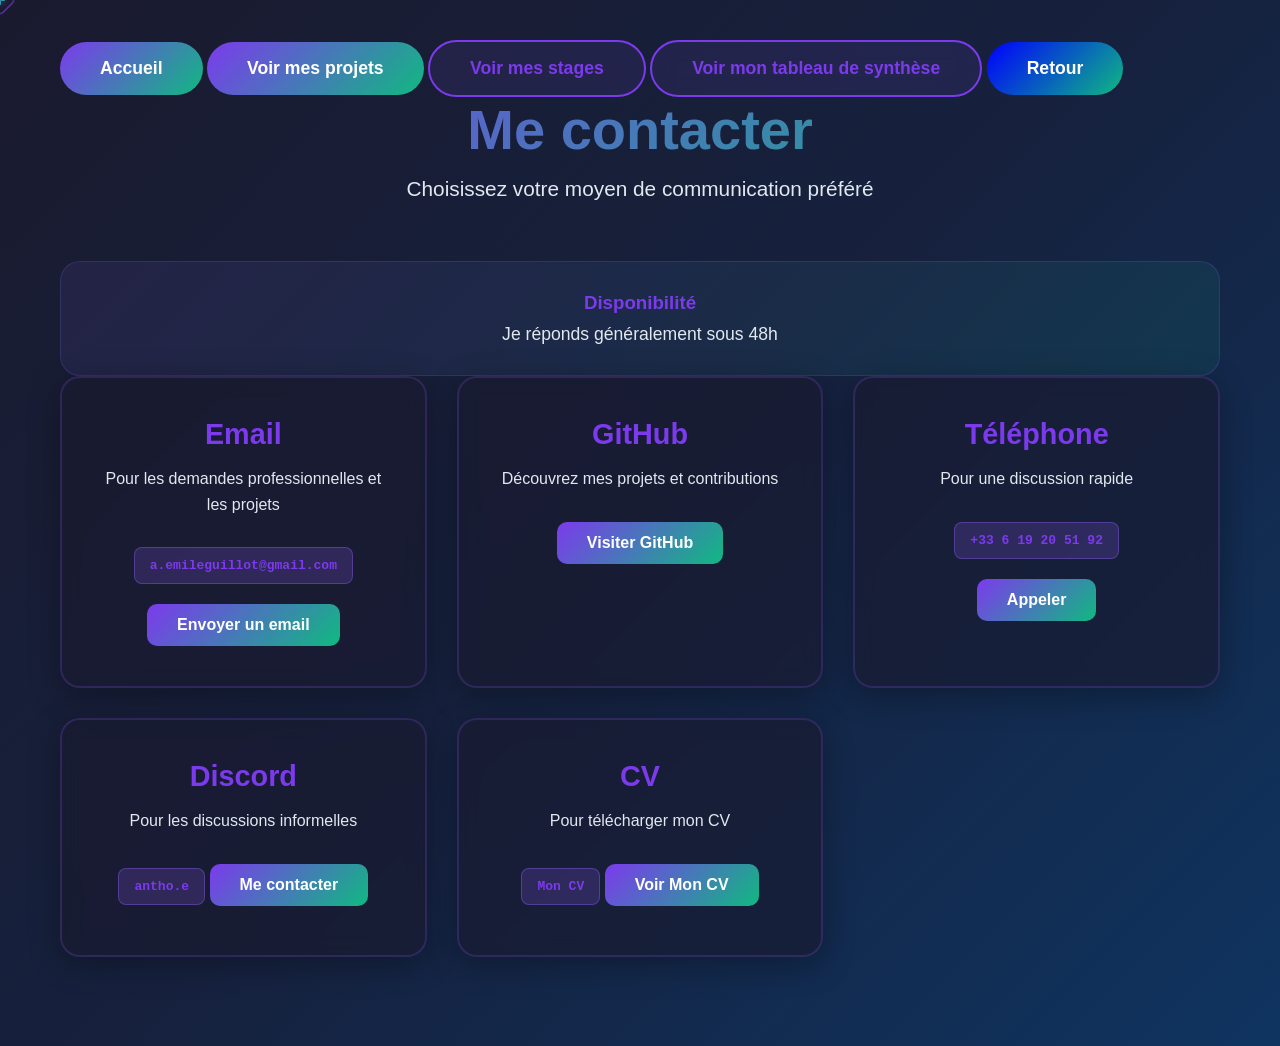
==== commit ad8aeac0: "update colors button navbar" ====
--- a/autresPages/contact.html
+++ b/autresPages/contact.html
@@ -16,7 +16,7 @@
         <a href="../autresPages/pageProjets.html" class="btn btn-primary">Voir mes projets</a>
         <a href="../autresPages/pageStages.html" class="btn">Voir mes stages</a>
         <a href="../autresPages/tableauDeSynthese.html" class="btn">Voir mon tableau de synthèse</a>
-        <a href="javascript:history.back()" class="btn">Retour</a>
+        <a href="javascript:history.back()" class="btn btn-back">Retour</a>
         
         <div class="contact-header">
             <h1>Me contacter</h1>
--- a/css/style.css
+++ b/css/style.css
@@ -165,6 +165,17 @@
             box-shadow: 0 10px 40px rgba(16, 185, 129, 0.5);
         }
 
+        .btn-back {
+            background: linear-gradient(135deg, #0000ff 0%, #10b981 100%);
+            color: #ffffff;
+            border: none;
+        }
+
+        .btn-back:hover {
+            background: linear-gradient(135deg, #10b981 0%, #0000ff 100%);
+            box-shadow: 0 10px 40px rgba(16, 185, 129, 0.5);
+        }
+
         /* Cards de projets */
         .projects {
             display: grid;
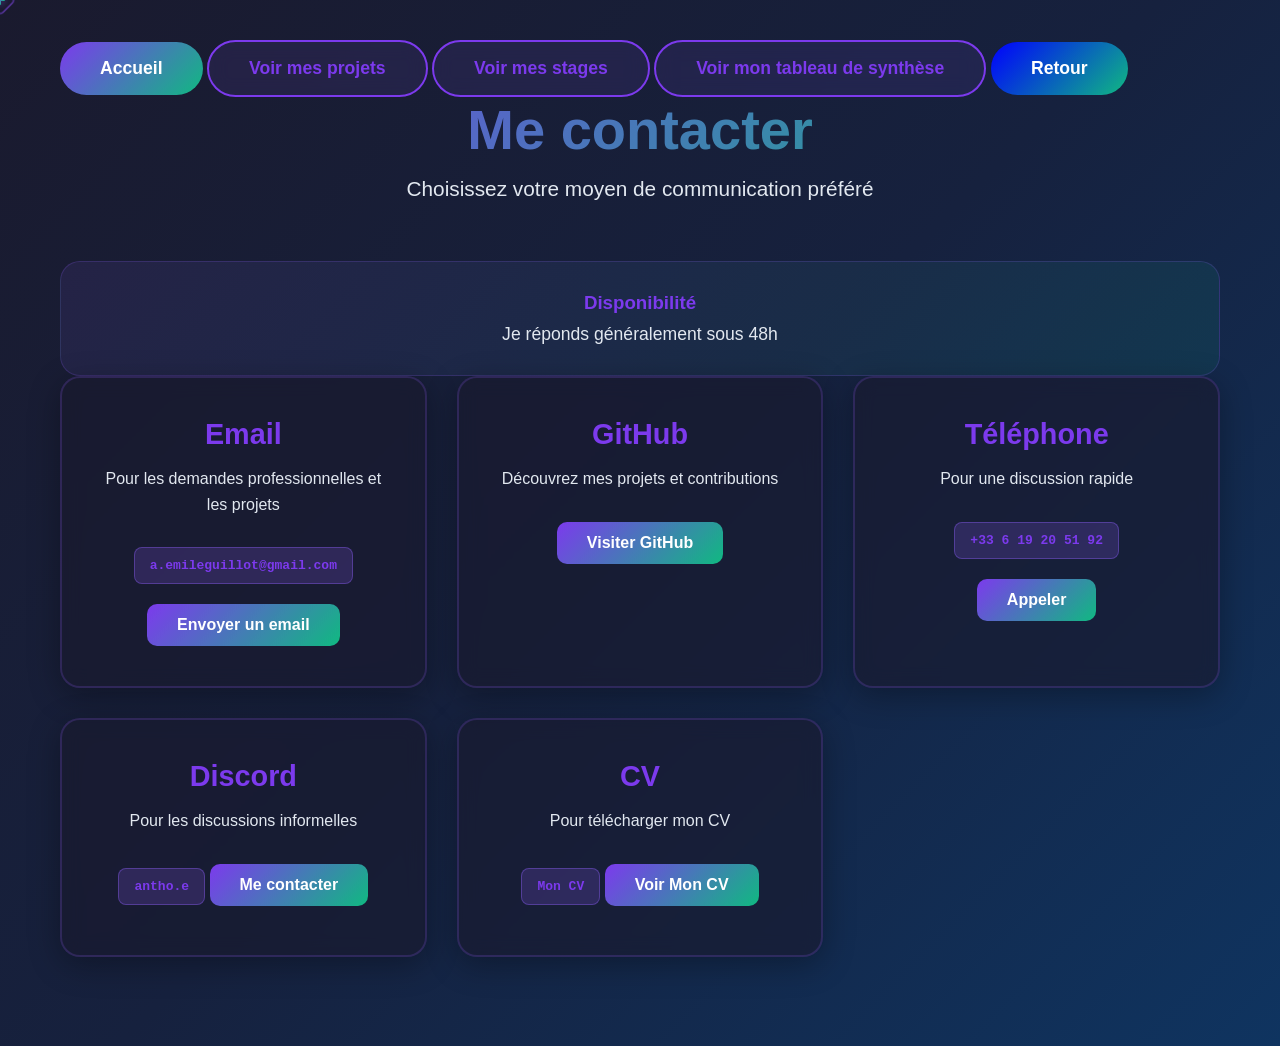
==== commit 84eccbaf: "correction navbar" ====
--- a/autresPages/contact.html
+++ b/autresPages/contact.html
@@ -13,7 +13,7 @@
 
     <div class="contact-container">
         <a href="../index.html" class="btn btn-primary">Accueil</a>
-        <a href="../autresPages/pageProjets.html" class="btn btn-primary">Voir mes projets</a>
+        <a href="../autresPages/pageProjets.html" class="btn">Voir mes projets</a>
         <a href="../autresPages/pageStages.html" class="btn">Voir mes stages</a>
         <a href="../autresPages/tableauDeSynthese.html" class="btn">Voir mon tableau de synthèse</a>
         <a href="javascript:history.back()" class="btn btn-back">Retour</a>
